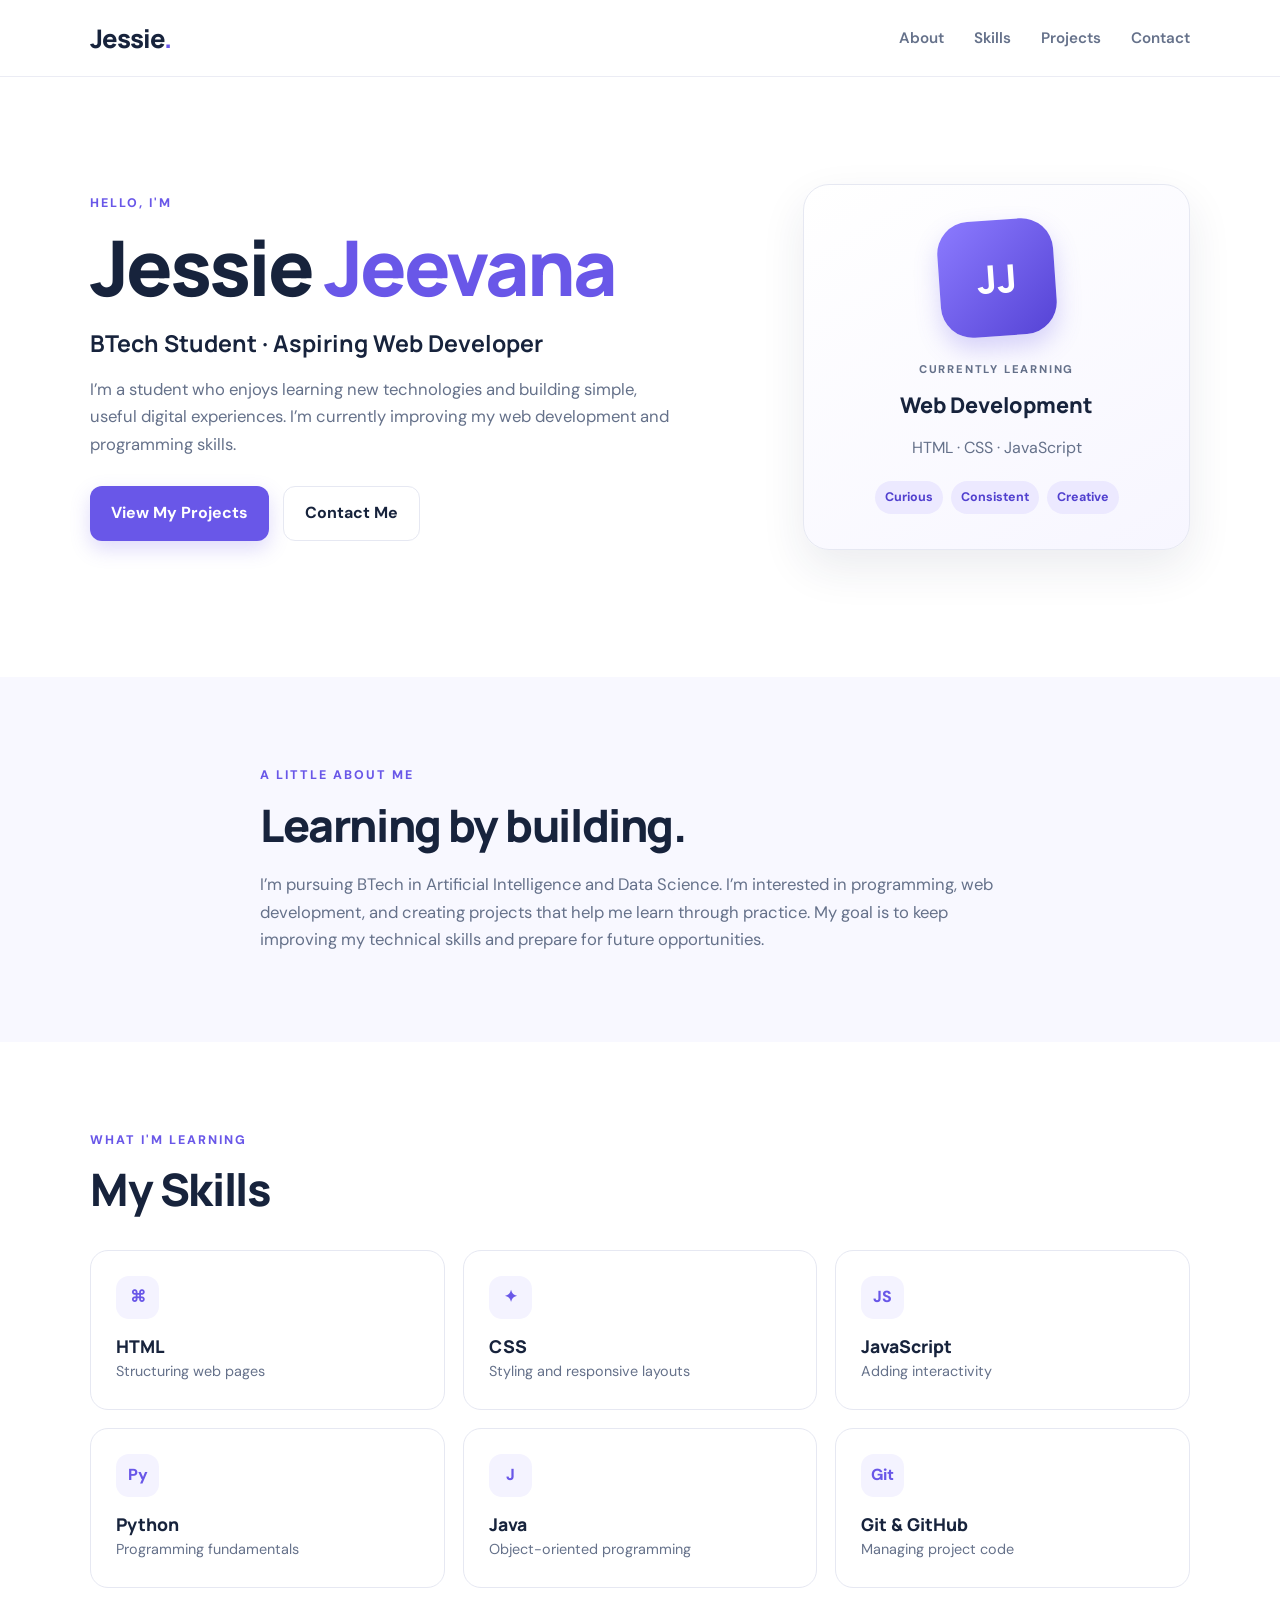
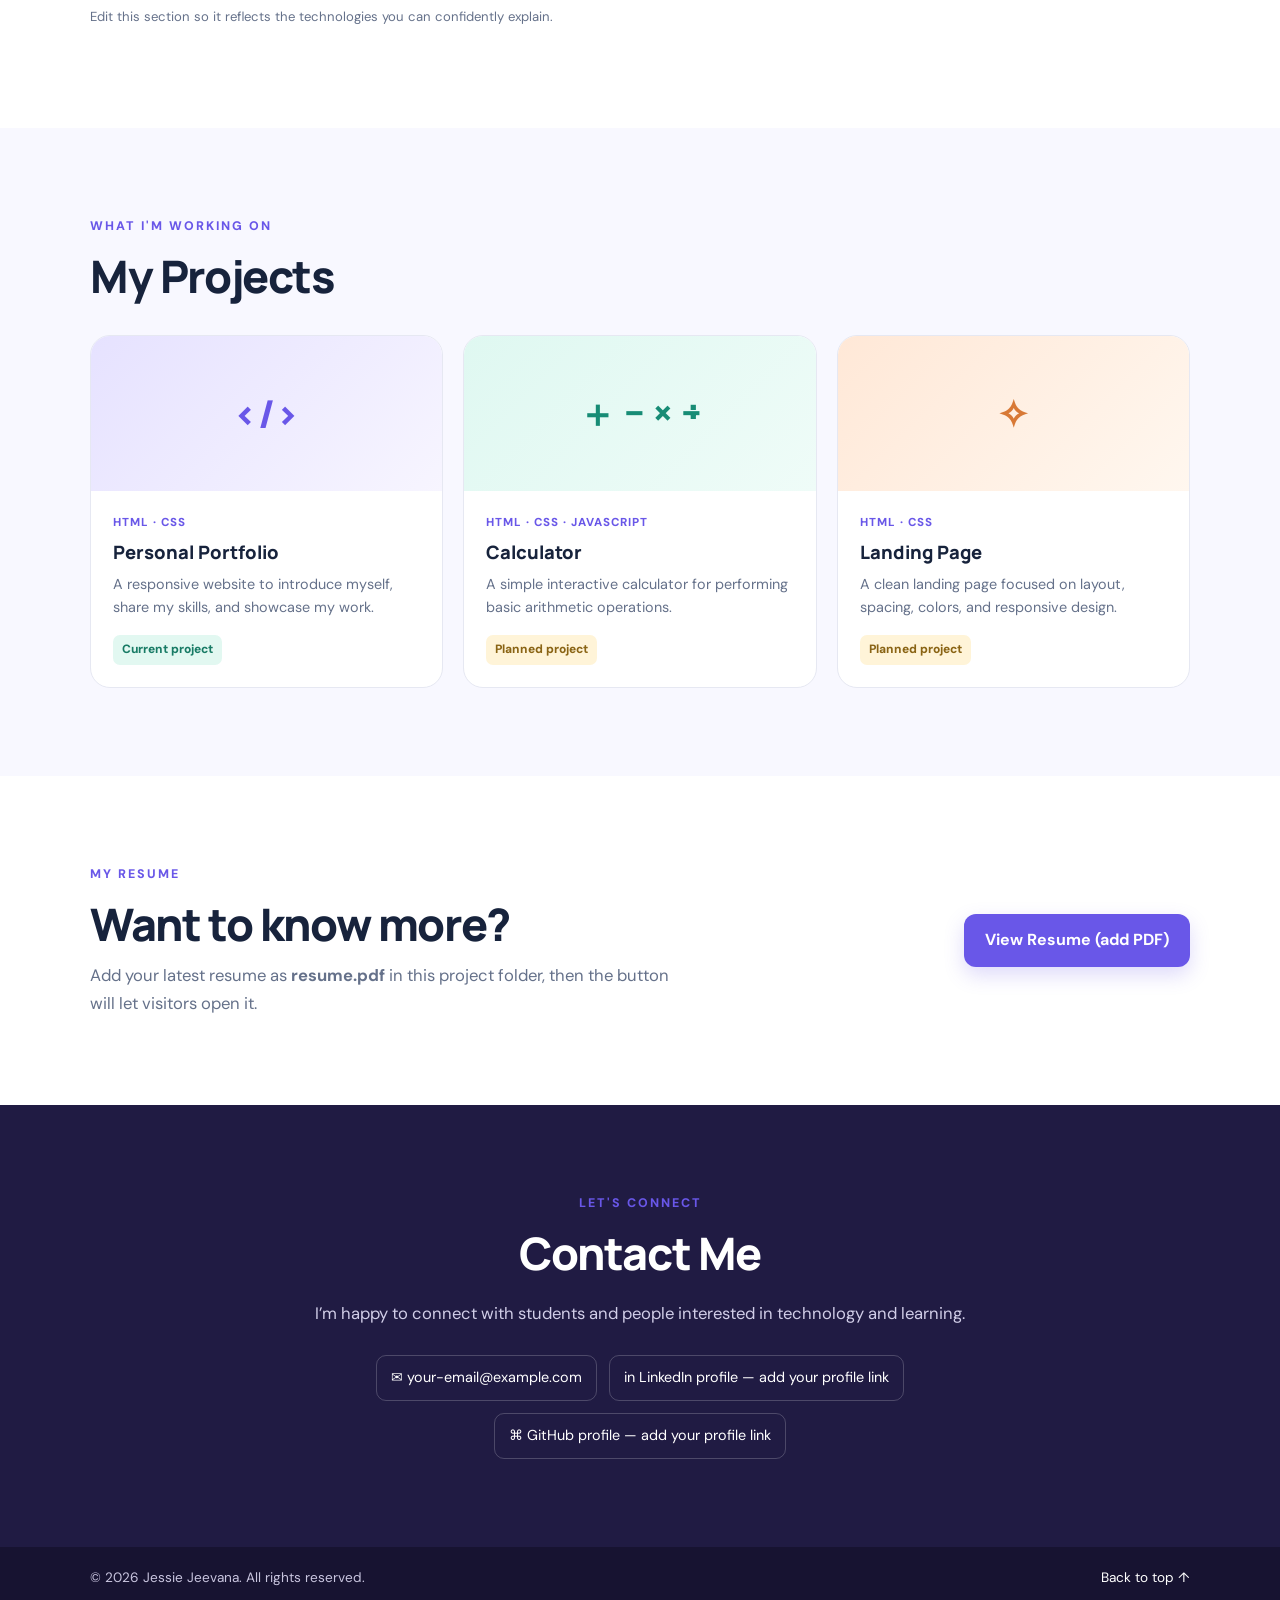
==== index.html @ 24e5e728 "Add files via upload" ====
<!DOCTYPE html>
<html lang="en">
<head>
  <meta charset="UTF-8" />
  <meta name="viewport" content="width=device-width, initial-scale=1.0" />
  <meta name="description" content="Jessie's personal portfolio website." />
  <title>Jessie | Portfolio</title>
  <link rel="stylesheet" href="style.css" />
</head>
<body>
  <header class="site-header">
    <nav class="nav container" aria-label="Main navigation">
      <a class="logo" href="#home">Jessie<span>.</span></a>
      <button class="menu-toggle" id="menuToggle" aria-label="Toggle navigation" aria-expanded="false">☰</button>
      <ul class="nav-links" id="navLinks">
        <li><a href="#about">About</a></li>
        <li><a href="#skills">Skills</a></li>
        <li><a href="#projects">Projects</a></li>
        <li><a href="#contact">Contact</a></li>
      </ul>
    </nav>
  </header>

  <main>
    <section class="hero container" id="home">
      <div class="hero-copy">
        <p class="eyebrow">HELLO, I'M</p>
        <h1>Jessie <span>Jeevana</span></h1>
        <h2>BTech Student · Aspiring Web Developer</h2>
        <p class="intro">I’m a student who enjoys learning new technologies and building simple, useful digital experiences. I’m currently improving my web development and programming skills.</p>
        <div class="hero-actions">
          <a class="button primary" href="#projects">View My Projects</a>
          <a class="button secondary" href="#contact">Contact Me</a>
        </div>
      </div>
      <div class="hero-card" aria-label="Introduction card">
        <div class="avatar">JJ</div>
        <p class="card-label">CURRENTLY LEARNING</p>
        <h3>Web Development</h3>
        <p>HTML · CSS · JavaScript</p>
        <div class="mini-tags"><span>Curious</span><span>Consistent</span><span>Creative</span></div>
      </div>
    </section>

    <section class="section soft-bg" id="about">
      <div class="container narrow">
        <p class="eyebrow">A LITTLE ABOUT ME</p>
        <h2 class="section-title">Learning by building.</h2>
        <p class="section-text">I’m pursuing BTech in Artificial Intelligence and Data Science. I’m interested in programming, web development, and creating projects that help me learn through practice. My goal is to keep improving my technical skills and prepare for future opportunities.</p>
      </div>
    </section>

    <section class="section container" id="skills">
      <p class="eyebrow">WHAT I'M LEARNING</p>
      <h2 class="section-title">My Skills</h2>
      <div class="skills-grid">
        <article class="skill-card"><span class="skill-icon">⌘</span><h3>HTML</h3><p>Structuring web pages</p></article>
        <article class="skill-card"><span class="skill-icon">✦</span><h3>CSS</h3><p>Styling and responsive layouts</p></article>
        <article class="skill-card"><span class="skill-icon">JS</span><h3>JavaScript</h3><p>Adding interactivity</p></article>
        <article class="skill-card"><span class="skill-icon">Py</span><h3>Python</h3><p>Programming fundamentals</p></article>
        <article class="skill-card"><span class="skill-icon">J</span><h3>Java</h3><p>Object-oriented programming</p></article>
        <article class="skill-card"><span class="skill-icon">Git</span><h3>Git & GitHub</h3><p>Managing project code</p></article>
      </div>
      <p class="small-note">Edit this section so it reflects the technologies you can confidently explain.</p>
    </section>

    <section class="section soft-bg" id="projects">
      <div class="container">
        <p class="eyebrow">WHAT I'M WORKING ON</p>
        <h2 class="section-title">My Projects</h2>
        <div class="projects-grid">
          <article class="project-card">
            <div class="project-art portfolio-art"><span>&lt;/&gt;</span></div>
            <div class="project-content">
              <p class="project-type">HTML · CSS</p>
              <h3>Personal Portfolio</h3>
              <p>A responsive website to introduce myself, share my skills, and showcase my work.</p>
              <span class="project-status">Current project</span>
            </div>
          </article>
          <article class="project-card">
            <div class="project-art calculator-art"><span>＋ − × ÷</span></div>
            <div class="project-content">
              <p class="project-type">HTML · CSS · JavaScript</p>
              <h3>Calculator</h3>
              <p>A simple interactive calculator for performing basic arithmetic operations.</p>
              <span class="project-status planned">Planned project</span>
            </div>
          </article>
          <article class="project-card">
            <div class="project-art landing-art"><span>✧</span></div>
            <div class="project-content">
              <p class="project-type">HTML · CSS</p>
              <h3>Landing Page</h3>
              <p>A clean landing page focused on layout, spacing, colors, and responsive design.</p>
              <span class="project-status planned">Planned project</span>
            </div>
          </article>
        </div>
      </div>
    </section>

    <section class="section container resume-section" id="resume">
      <div>
        <p class="eyebrow">MY RESUME</p>
        <h2 class="section-title">Want to know more?</h2>
        <p class="section-text">Add your latest resume as <strong>resume.pdf</strong> in this project folder, then the button will let visitors open it.</p>
      </div>
      <a class="button primary" href="resume.pdf" target="_blank" rel="noopener">View Resume (add PDF)</a>
    </section>

    <section class="section contact-section" id="contact">
      <div class="container narrow">
        <p class="eyebrow">LET'S CONNECT</p>
        <h2 class="section-title">Contact Me</h2>
        <p class="section-text">I’m happy to connect with students and people interested in technology and learning.</p>
        <div class="contact-links">
          <!-- Replace the placeholders below with your real contact details before publishing. -->
          <a href="mailto:your-email@example.com">✉ your-email@example.com</a>
          <a href="https://www.linkedin.com/" target="_blank" rel="noopener">in LinkedIn profile — add your profile link</a>
          <a href="https://github.com/" target="_blank" rel="noopener">⌘ GitHub profile — add your profile link</a>
        </div>
      </div>
    </section>
  </main>

  <footer class="footer">
    <div class="container footer-inner">
      <p>© <span id="year"></span> Jessie Jeevana. All rights reserved.</p>
      <a href="#home">Back to top ↑</a>
    </div>
  </footer>
  <script src="script.js"></script>
</body>
</html>
---- style.css ----
@import url('https://fonts.googleapis.com/css2?family=DM+Sans:wght@400;500;600;700&family=Manrope:wght@400;500;600;700;800&display=swap');

:root {
  --ink: #17233c;
  --muted: #65718a;
  --accent: #6957e8;
  --accent-dark: #5140cf;
  --pale: #f4f3ff;
  --line: #e6e8f2;
  --white: #ffffff;
  --shadow: 0 18px 45px rgba(31, 39, 76, 0.09);
}
* { box-sizing: border-box; }
html { scroll-behavior: smooth; }
body {
  margin: 0;
  font-family: 'DM Sans', sans-serif;
  color: var(--ink);
  background: var(--white);
  line-height: 1.65;
}
a { color: inherit; text-decoration: none; }
.container { width: min(1100px, 90%); margin: 0 auto; }
.narrow { max-width: 760px; }
.site-header {
  position: sticky; top: 0; z-index: 10;
  background: rgba(255,255,255,.92);
  backdrop-filter: blur(12px);
  border-bottom: 1px solid rgba(230,232,242,.8);
}
.nav { min-height: 76px; display: flex; align-items: center; justify-content: space-between; }
.logo { font: 800 1.6rem 'Manrope', sans-serif; letter-spacing: -1px; }
.logo span, .hero h1 span { color: var(--accent); }
.nav-links { display: flex; gap: 30px; list-style: none; padding: 0; margin: 0; }
.nav-links a { color: var(--muted); font-weight: 600; font-size: .95rem; }
.nav-links a:hover { color: var(--accent); }
.menu-toggle { display: none; border: 0; background: transparent; font-size: 1.5rem; color: var(--ink); }
.hero { min-height: 600px; display: grid; grid-template-columns: 1.35fr .8fr; gap: 60px; align-items: center; padding-top: 60px; padding-bottom: 80px; }
.eyebrow { color: var(--accent); font-size: .78rem; font-weight: 800; letter-spacing: 2px; margin: 0 0 12px; }
.hero h1 { font: 800 clamp(2.8rem, 6vw, 4.8rem)/1.08 'Manrope', sans-serif; letter-spacing: -3px; margin: 0 0 18px; }
.hero h2 { font: 700 clamp(1.1rem, 2.2vw, 1.45rem)/1.4 'Manrope', sans-serif; margin: 0 0 16px; }
.intro, .section-text { color: var(--muted); font-size: 1.04rem; }
.intro { max-width: 580px; }
.hero-actions { display: flex; flex-wrap: wrap; gap: 14px; margin-top: 28px; }
.button { display: inline-flex; justify-content: center; align-items: center; border-radius: 12px; padding: 13px 21px; font-weight: 700; transition: .2s ease; }
.button:hover { transform: translateY(-2px); }
.primary { background: var(--accent); color: white; box-shadow: 0 8px 20px rgba(105,87,232,.22); }
.primary:hover { background: var(--accent-dark); }
.secondary { border: 1px solid var(--line); background: white; }
.hero-card { padding: 35px 30px; border: 1px solid var(--line); border-radius: 26px; text-align: center; background: linear-gradient(150deg, #fff, #f7f6ff); box-shadow: var(--shadow); }
.avatar { width: 116px; height: 116px; margin: 0 auto 24px; display: grid; place-items: center; border-radius: 32px; color: white; background: linear-gradient(135deg, #8c7bff, #5543d5); font: 800 2.4rem 'Manrope', sans-serif; transform: rotate(-4deg); box-shadow: 0 12px 25px rgba(105,87,232,.25); }
.card-label { color: var(--muted); font-size: .7rem; letter-spacing: 1.8px; font-weight: 800; }
.hero-card h3 { font: 800 1.35rem 'Manrope', sans-serif; margin: 5px 0; }
.hero-card p { color: var(--muted); }
.mini-tags { display: flex; justify-content: center; gap: 8px; flex-wrap: wrap; margin-top: 20px; }
.mini-tags span { padding: 6px 10px; border-radius: 100px; background: #ece9ff; color: #5140cf; font-size: .78rem; font-weight: 700; }
.section { padding-top: 88px; padding-bottom: 88px; }
.soft-bg { background: #f8f8ff; }
.section-title { font: 800 clamp(2rem, 4vw, 2.8rem)/1.2 'Manrope', sans-serif; letter-spacing: -1.4px; margin: 0 0 20px; }
.section-text { margin: 0; }
.skills-grid { display: grid; grid-template-columns: repeat(3, 1fr); gap: 18px; margin-top: 34px; }
.skill-card { padding: 25px; border: 1px solid var(--line); border-radius: 18px; background: white; transition: .2s; }
.skill-card:hover, .project-card:hover { transform: translateY(-4px); box-shadow: var(--shadow); }
.skill-icon { width: 43px; height: 43px; display: grid; place-items: center; border-radius: 13px; background: var(--pale); color: var(--accent); font-weight: 800; }
.skill-card h3 { margin: 15px 0 2px; font: 800 1.1rem 'Manrope', sans-serif; }
.skill-card p { color: var(--muted); margin: 0; font-size: .9rem; }
.small-note { color: var(--muted); font-size: .82rem; margin-top: 18px; }
.projects-grid { display: grid; grid-template-columns: repeat(3, 1fr); gap: 20px; margin-top: 32px; }
.project-card { overflow: hidden; border: 1px solid var(--line); border-radius: 20px; background: white; transition: .2s; }
.project-art { height: 155px; display: grid; place-items: center; font: 800 2.4rem 'Manrope', sans-serif; }
.portfolio-art { background: linear-gradient(135deg, #e6e2ff, #f7f5ff); color: #6957e8; }
.calculator-art { background: linear-gradient(135deg, #dff8f1, #effcf8); color: #178c75; }
.landing-art { background: linear-gradient(135deg, #ffe8d7, #fff7ef); color: #d87936; }
.project-content { padding: 22px; }
.project-type { font-size: .72rem; color: var(--accent); letter-spacing: 1px; font-weight: 800; text-transform: uppercase; margin: 0 0 7px; }
.project-content h3 { font: 800 1.15rem 'Manrope', sans-serif; margin: 0 0 8px; }
.project-content p:not(.project-type) { color: var(--muted); font-size: .9rem; margin: 0 0 15px; }
.project-status { display: inline-block; color: #187b65; background: #e2f8f1; border-radius: 7px; padding: 5px 9px; font-size: .75rem; font-weight: 800; }
.project-status.planned { color: #8a6414; background: #fff4d8; }
.resume-section { display: flex; align-items: center; justify-content: space-between; gap: 30px; }
.resume-section .section-title { margin-bottom: 12px; }
.resume-section .section-text { max-width: 600px; }
.contact-section { background: #201b43; color: white; text-align: center; }
.contact-section .section-title { color: white; }
.contact-section .section-text { color: #d1cee8; }
.contact-links { display: flex; justify-content: center; flex-wrap: wrap; gap: 12px; margin-top: 28px; }
.contact-links a { color: white; border: 1px solid rgba(255,255,255,.2); padding: 10px 14px; border-radius: 10px; font-size: .9rem; }
.contact-links a:hover { background: rgba(255,255,255,.1); }
.footer { background: #171331; color: #c9c5df; padding: 20px 0; font-size: .85rem; }
.footer-inner { display: flex; justify-content: space-between; gap: 20px; }
.footer p { margin: 0; }
.footer a { color: white; }
@media (max-width: 800px) {
  .hero { grid-template-columns: 1fr; gap: 35px; min-height: auto; padding-top: 65px; }
  .hero-card { max-width: 420px; }
  .skills-grid, .projects-grid { grid-template-columns: repeat(2, 1fr); }
  .resume-section { align-items: flex-start; flex-direction: column; }
}
@media (max-width: 560px) {
  .nav { min-height: 68px; }
  .menu-toggle { display: block; }
  .nav-links { display: none; position: absolute; top: 68px; left: 0; right: 0; flex-direction: column; gap: 0; padding: 10px 5%; background: white; border-bottom: 1px solid var(--line); }
  .nav-links.open { display: flex; }
  .nav-links a { display: block; padding: 12px 0; }
  .hero h1 { letter-spacing: -2px; }
  .skills-grid, .projects-grid { grid-template-columns: 1fr; }
  .section { padding-top: 65px; padding-bottom: 65px; }
  .footer-inner { flex-direction: column; }
}
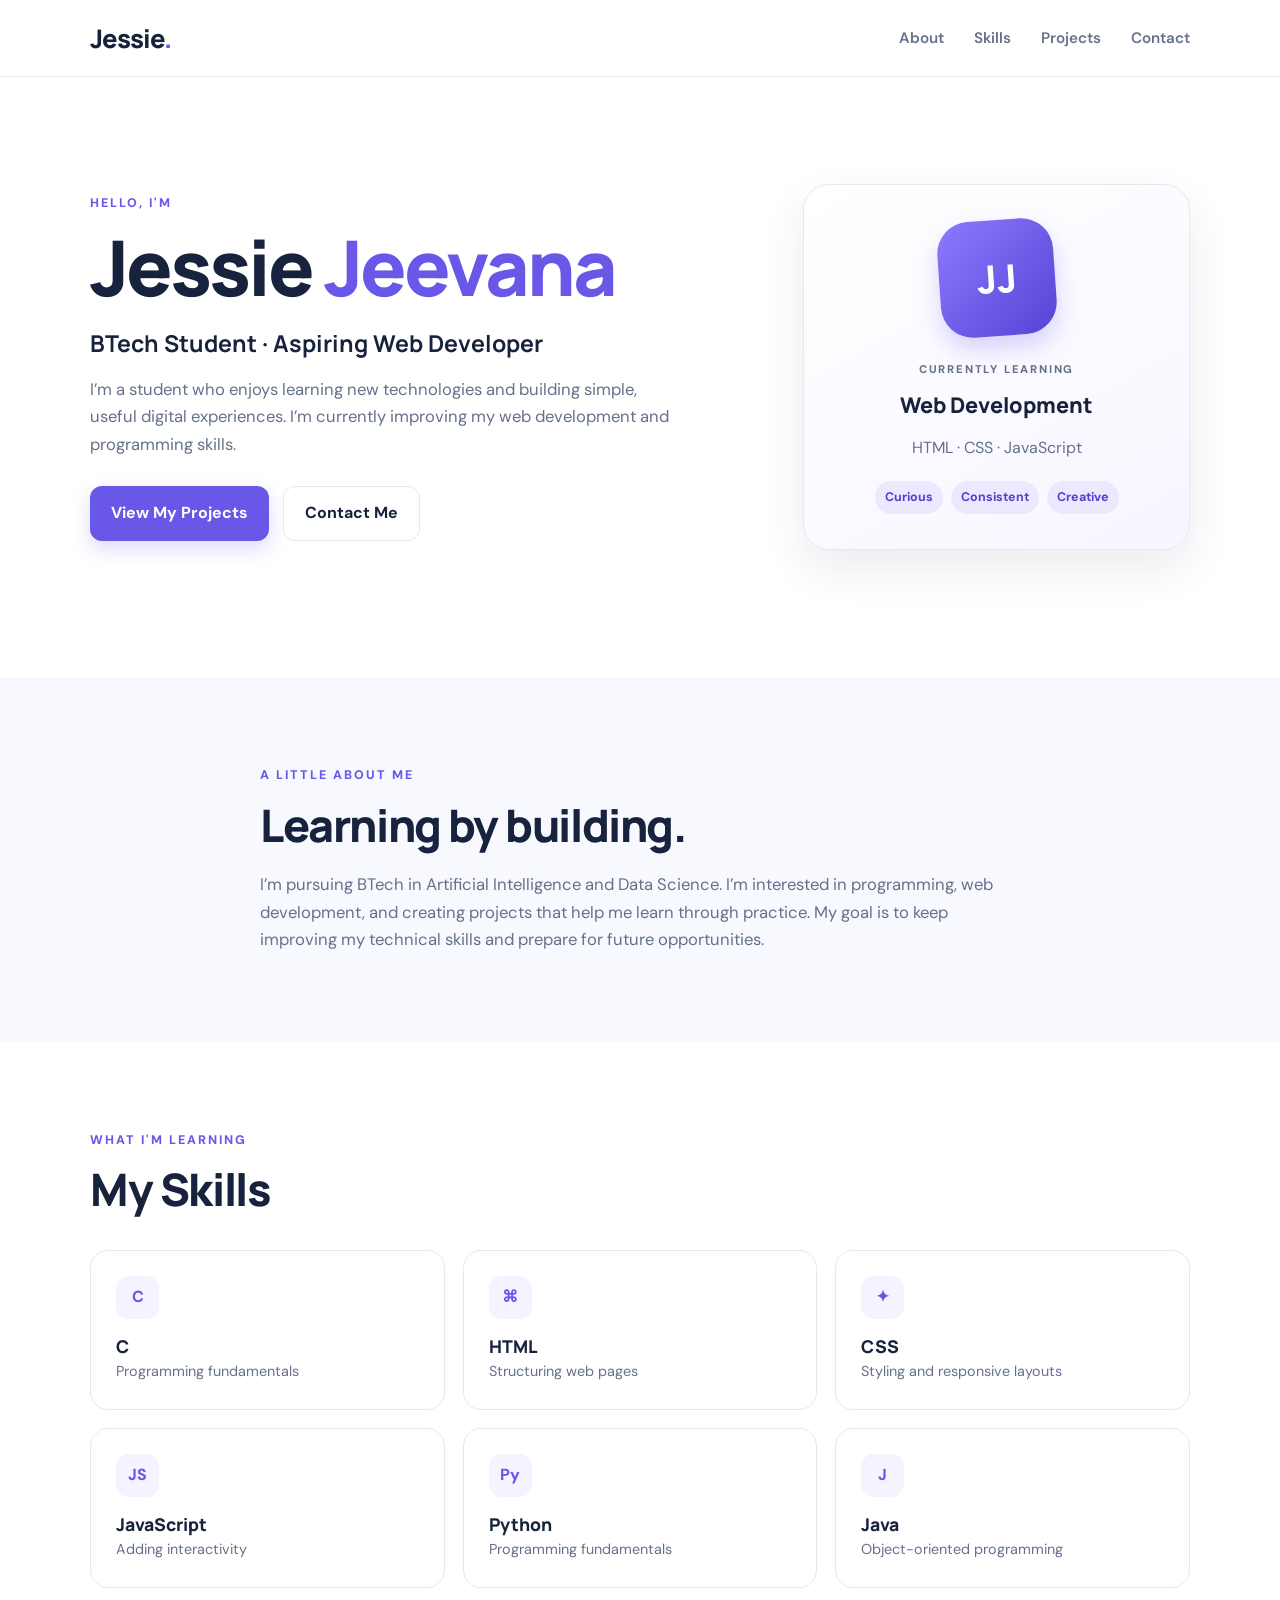
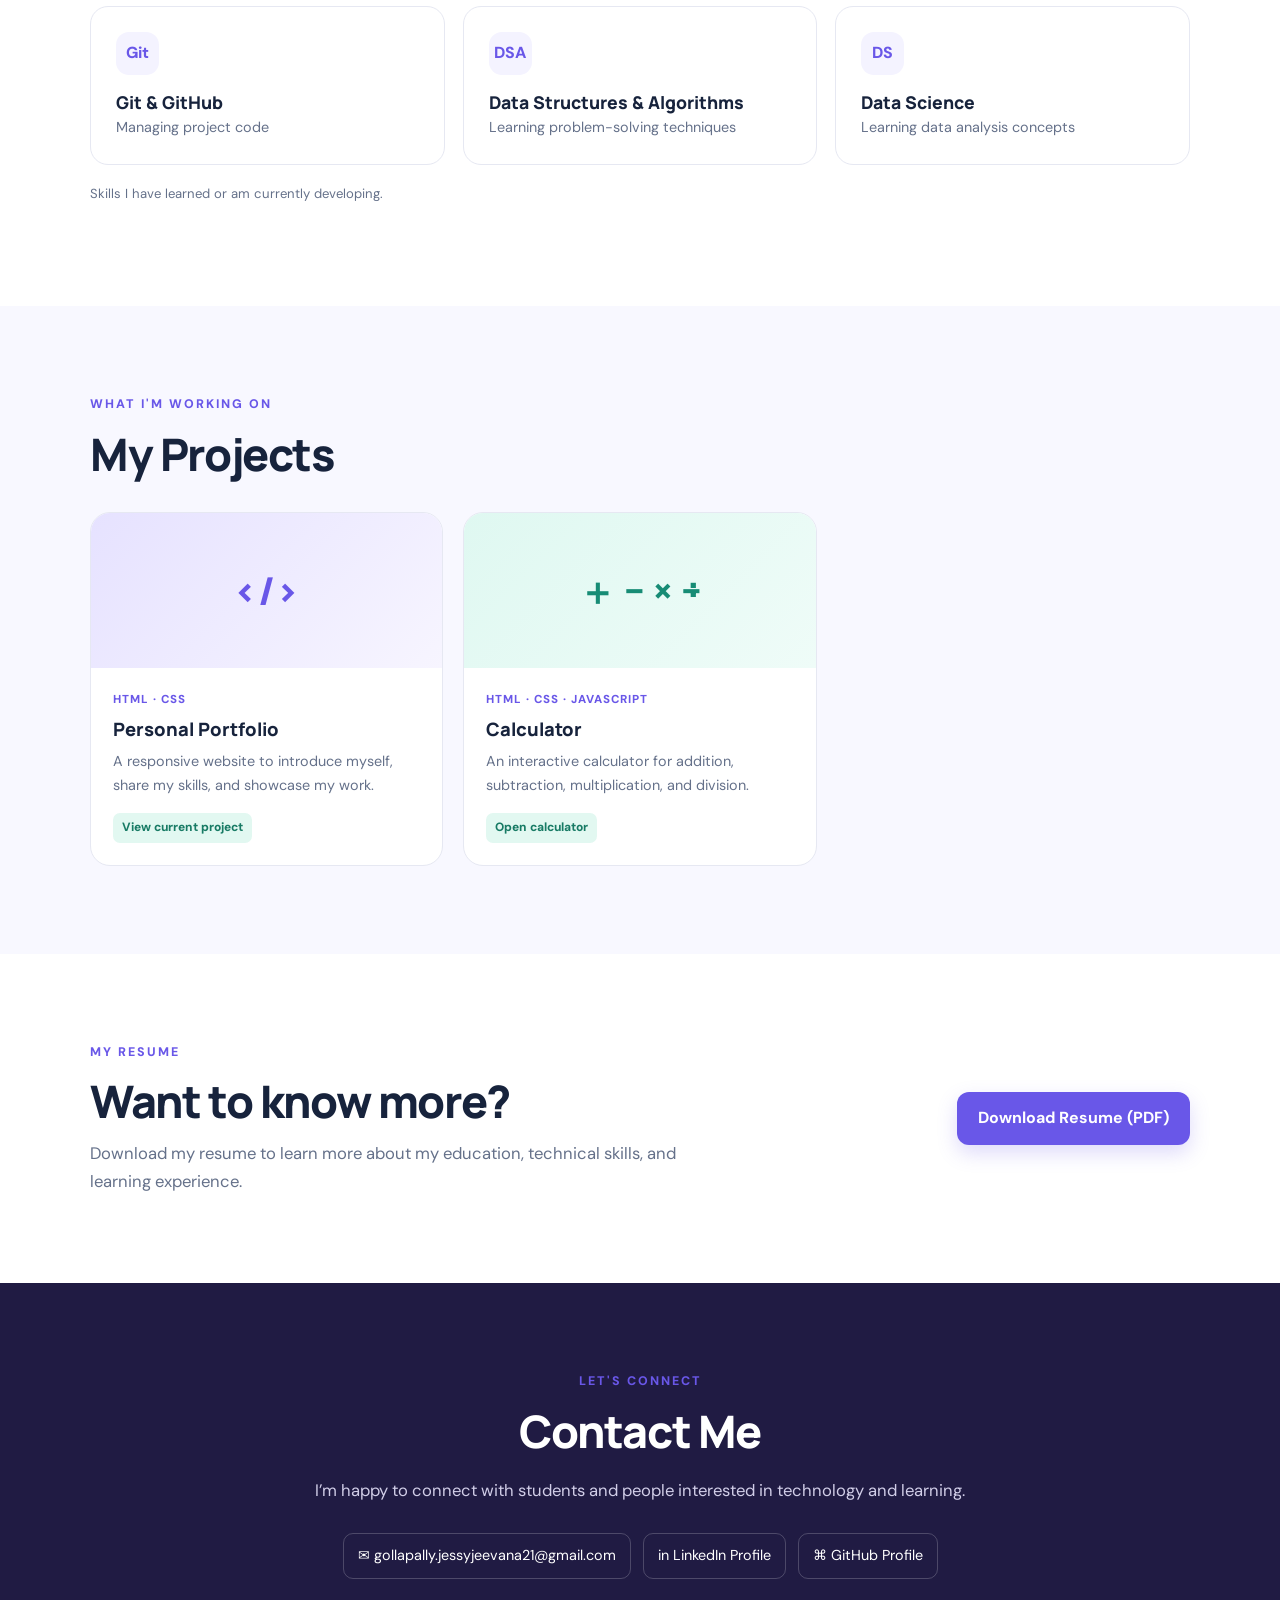
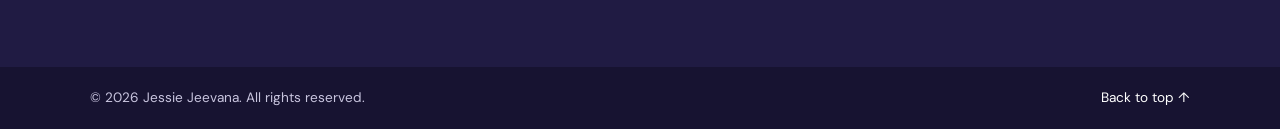
==== commit e763fd2f: "Add files via upload" ====
--- a/index.html
+++ b/index.html
@@ -54,14 +54,17 @@
       <p class="eyebrow">WHAT I'M LEARNING</p>
       <h2 class="section-title">My Skills</h2>
       <div class="skills-grid">
+        <article class="skill-card"><span class="skill-icon">C</span><h3>C</h3><p>Programming fundamentals</p></article>
         <article class="skill-card"><span class="skill-icon">⌘</span><h3>HTML</h3><p>Structuring web pages</p></article>
         <article class="skill-card"><span class="skill-icon">✦</span><h3>CSS</h3><p>Styling and responsive layouts</p></article>
         <article class="skill-card"><span class="skill-icon">JS</span><h3>JavaScript</h3><p>Adding interactivity</p></article>
         <article class="skill-card"><span class="skill-icon">Py</span><h3>Python</h3><p>Programming fundamentals</p></article>
         <article class="skill-card"><span class="skill-icon">J</span><h3>Java</h3><p>Object-oriented programming</p></article>
         <article class="skill-card"><span class="skill-icon">Git</span><h3>Git & GitHub</h3><p>Managing project code</p></article>
+        <article class="skill-card"><span class="skill-icon">DSA</span><h3>Data Structures & Algorithms</h3><p>Learning problem-solving techniques</p></article>
+        <article class="skill-card"><span class="skill-icon">DS</span><h3>Data Science</h3><p>Learning data analysis concepts</p></article>
       </div>
-      <p class="small-note">Edit this section so it reflects the technologies you can confidently explain.</p>
+      <p class="small-note">Skills I have learned or am currently developing.</p>
     </section>
 
     <section class="section soft-bg" id="projects">
@@ -75,7 +78,7 @@
               <p class="project-type">HTML · CSS</p>
               <h3>Personal Portfolio</h3>
               <p>A responsive website to introduce myself, share my skills, and showcase my work.</p>
-              <span class="project-status">Current project</span>
+              <a class="project-status" href="index.html">View current project</a>
             </div>
           </article>
           <article class="project-card">
@@ -83,19 +86,11 @@
             <div class="project-content">
               <p class="project-type">HTML · CSS · JavaScript</p>
               <h3>Calculator</h3>
-              <p>A simple interactive calculator for performing basic arithmetic operations.</p>
-              <span class="project-status planned">Planned project</span>
+              <p>An interactive calculator for addition, subtraction, multiplication, and division.</p>
+              <a class="project-status" href="calculator.html">Open calculator</a>
             </div>
           </article>
-          <article class="project-card">
-            <div class="project-art landing-art"><span>✧</span></div>
-            <div class="project-content">
-              <p class="project-type">HTML · CSS</p>
-              <h3>Landing Page</h3>
-              <p>A clean landing page focused on layout, spacing, colors, and responsive design.</p>
-              <span class="project-status planned">Planned project</span>
-            </div>
-          </article>
+          
         </div>
       </div>
     </section>
@@ -104,9 +99,9 @@
       <div>
         <p class="eyebrow">MY RESUME</p>
         <h2 class="section-title">Want to know more?</h2>
-        <p class="section-text">Add your latest resume as <strong>resume.pdf</strong> in this project folder, then the button will let visitors open it.</p>
+        <p class="section-text">Download my resume to learn more about my education, technical skills, and learning experience.</p>
       </div>
-      <a class="button primary" href="resume.pdf" target="_blank" rel="noopener">View Resume (add PDF)</a>
+      <a class="button primary" href="resume.pdf" download>Download Resume (PDF)</a>
     </section>
 
     <section class="section contact-section" id="contact">
@@ -115,10 +110,9 @@
         <h2 class="section-title">Contact Me</h2>
         <p class="section-text">I’m happy to connect with students and people interested in technology and learning.</p>
         <div class="contact-links">
-          <!-- Replace the placeholders below with your real contact details before publishing. -->
-          <a href="mailto:your-email@example.com">✉ your-email@example.com</a>
-          <a href="https://www.linkedin.com/" target="_blank" rel="noopener">in LinkedIn profile — add your profile link</a>
-          <a href="https://github.com/" target="_blank" rel="noopener">⌘ GitHub profile — add your profile link</a>
+          <a href="mailto:gollapally.jessyjeevana21@gmail.com">✉ gollapally.jessyjeevana21@gmail.com</a>
+          <a href="https://www.linkedin.com/in/jessy-jeevana-gollapally-1b00623a0/" target="_blank" rel="noopener">in LinkedIn Profile</a>
+          <a href="https://github.com/gollapallyjessyjeevana21-maker" target="_blank" rel="noopener">⌘ GitHub Profile</a>
         </div>
       </div>
     </section>
